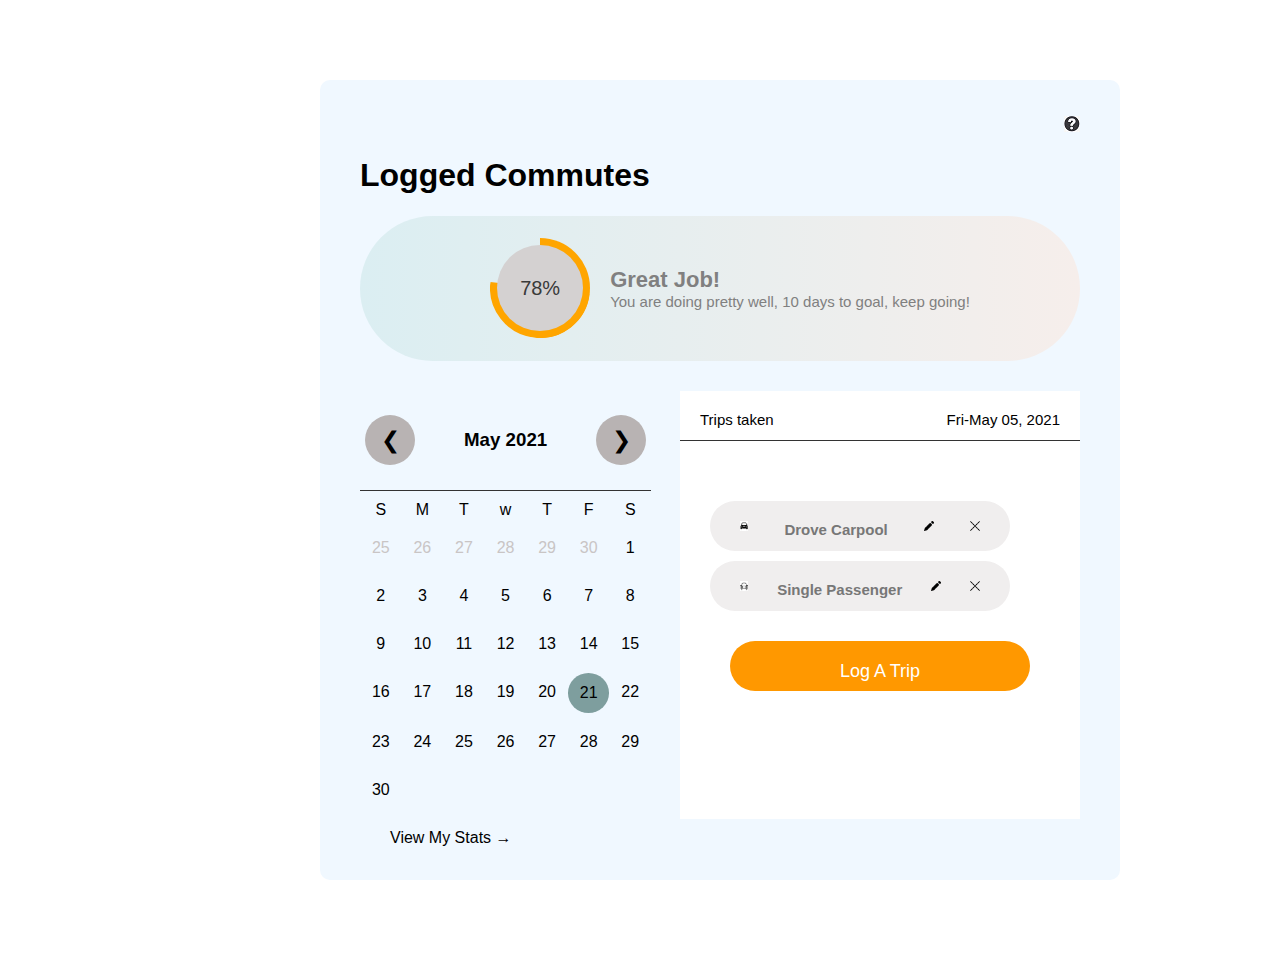
==== index.html @ e8f1eeff "final commit" ====
<!DOCTYPE html>
<html lang="en">
  <head>
    <meta charset="UTF-8" />
    <meta name="viewport" content="width=device-width, initial-scale=1.0" />
    <!-- include style.css -->
    <link rel="stylesheet" href="style.css" />
    <title>html-test-By-Mukta</title>
  </head>
  <body>
    <div class="container">
      <section class="calender">
        <p style="text-align: right; background-color: aliceblue">
          <img src="ques.png" alt="" />
        </p>
        <h1>Logged Commutes</h1>
        <div class="cal_head flex-container">
          <div class="lft_col">
            <div class="progress-circle over50 p77">
              <span>78%</span>
              <div class="left-half-clipper">
                <div class="first50-bar"></div>
                <div class="value-bar"></div>
              </div>
            </div>
          </div>
          <div class="rgt_col">
            <h3>Great Job!</h3>
            <p>
              You are doing pretty well, 10 days to goal, keep going!
            </p>
          </div>
        </div>

        <div class="main_cal">
          <div class="lft_col_main">
            <div class="month">
              <div class = "prev">
                <span>&#10094</span>
              </div>
            <div>           
            <h3>May 2021</h3>
            </div>
            <div class = "next">
              <span>&#10095</span>
            </div>
        </div>
           
        <div class="weekdays">
          <div>S</div>
          <div>M</div>
          <div>T</div>
          <div>w</div>
          <div>T</div>
          <div>F</div>
          <div>S</div>
        </div>
        <div class="days">
          <div class="pre_month">25</div>
          <div class="pre_month">26</div>
          <div class="pre_month">27</div>
          <div class="pre_month">28</div>
          <div class="pre_month">29</div>
          <div class="pre_month">30</div>
          <div>1</div>
          <div>2</div>
          <div>3</div>
          <div>4</div>
          <div>5</div>
          <div>6</div>
          <div>7</div>
          <div>8</div>
          <div>9</div>
          <div>10</div>
          <div>11</div>
          <div>12</div>
          <div>13</div>
          <div>14</div>
          <div>15</div>
          <div>16</div>
          <div>17</div>
          <div>18</div>
          <div>19</div>
          <div>20</div>
          <div class="today">21</div>
          <div>22</div>
          <div>23</div>
          <div>24</div>
          <div>25</div>
          <div>26</div>
          <div>27</div>
          <div>28</div>
          <div>29</div>
          <div>30</div>
        </div>
      </div>

          <div class="rgt_col_main">
            <div class="flx-cont">
              <p style="font-size: 15px;">Trips taken</p>
              <p style="font-size: 15px;">Fri-May 05, 2021</p>
            </div>

            <div class="car">
              <img src="car1.png" alt="" />
              <strong>Drove Carpool</strong>
              <img src="pencil.png" alt="" />
              <img src="cancel.png" alt="" />
            </div>

            <div class="passen">
              <img src="car2.png" alt="" />
              <strong>Single Passenger</strong>
              <img src="pencil.png" alt="" />
              <img src="cancel.png" alt="" />
            </div>

            <button class="mn_btn">Log A Trip</button>
          </div>
        </div>
        <div class="view" style="padding: 10px 0 0 30px">
          View My Stats &#8594;
        </div>
      </section>
    </div>
  </body>
</html>
---- style.css ----
body {
  margin: 0;
  padding: 0;
  font-family: Verdana, sans-serif;
}
* {
  box-sizing: border-box;
}
.container {
  max-width: 50%;
  margin: 0 auto;
  box-shadow: 0px, 0px, 15px, 3px;
}
.calender {
  margin: 5em 0;
  width: 800px;
  height: 800px;
  /* background-color: #c3c3c3;  */
  background-color: aliceblue;
  border-radius: 10px;
  padding: 20px 40px;
  box-sizing: border-box;
}
.cal_head {
  display: flex;
  flex-direction: row;
  background-image: linear-gradient(to right, #dbeef2, #f6eeeb);
  border-radius: 80px;
  height: 145px;
  align-items: center;
  justify-content: center;
}

.rgt_col h3 {
  font-size: 22px;
  padding: 0;
  margin: 0;
  color: grey;
}

.rgt_col p {
  font-size: 15px;
  padding: 0;
  margin: 0;
  color: grey;
}

.main_cal {
  margin-top: 30px;
  display: flex;
  flex-direction: row;
}

.flx-cont {
  padding: 5px 20px;
  display: flex;
  flex-direction: row;
  height: 50px;
  justify-content: space-between;
  border-bottom: 1px solid #333;
}

.lft_col_main {
  flex-basis: 48%;
}

.rgt_col_main {
  flex-basis: 48%;
  /*align-items: flex-end;
    height: 200px;*/
  background-color: #fff;
  margin-left: 4%;
}

.car {
  margin: 60px 20px 10px 30px;
  display: flex;
  flex-direction: row;
  justify-content: space-between;
  background-color: #f0eeee;
  color: #777;
  border-radius: 50px;
  padding: 20px 30px;
  font-size: 15px;
  width: 300px;
  height: 50px;
}

.passen {
  margin: 10px 20px 30px 30px;
  display: flex;
  flex-direction: row;
  justify-content: space-between;
  background-color: #f0eeee;
  color: #777;
  border-radius: 50px;
  font-size: 15px;
  padding: 20px 30px;
  width: 300px;
  height: 50px;
}

.mn_btn {
  margin: 0 50px;
  text-align: center;
  padding: 20px 10px;
  /* padding-top: 30; */
  border-radius: 70px;
  background-color: #ffa500;
  color: #fff;
  font-size: 18px;
  border: none;
  text-align: center;
  display: inline-block;
  cursor: pointer;
  background-color: #ff9800;
  border-radius: 70px;
  width: 300px;
  height: 50px;
}

/*calendar*/

.month {
  display: flex;
  justify-content: space-between;
  text-align: center;
  align-items: center;
  width: 100%;
  padding: 10px 5px;
  height: 100px;
  /* background-color: rgb(240, 243, 238); */
  margin-bottom: auto;
  border-bottom: 1px solid #333;
}
.weekdays {
  display: flex;
  justify-content: space-between;
  text-align: center;
  padding: 10px 0px;
}
.weekdays div {
  width: 14.28%;
  text-align: center;
}
.days {
  display: flex;
  flex-wrap: wrap;
  text-align: center;
}
.days div {
  width: 14.28%;
  margin-bottom: 10px;
  padding: 10px 0px;
  transition: all 0.2s;
}
.days div:hover {
  background-color: #dfe6e9;
  cursor: pointer;
}
.today {
  background-color: #7e9e9e;
  width: 40px;
  height: 40px;
  border-radius: 120%;
  display: flex;
  justify-content: center;
  align-items: center;
}
.pre_month {
  color: rgb(201, 197, 197);
}

.prev,
.next {
  display: flex;
  justify-content: center;
  align-items: center;
  width: 50px;
  height: 50px;
  font-size: 23px;
  background-color: rgb(184, 179, 179);
  border-radius: 50%;
  transition: all 0.2s;
}
.prev:hover,
.next:hover {
  background-color: rgb(70, 69, 69);
  cursor: pointer;
}

/* progress-circle */
.progress-circle {
  font-size: 20px;
  margin: 20px;
  position: relative; /* so that children can be absolutely positioned */
  padding: 0;
  width: 5em;
  height: 5em;
  border-radius: 50%;
  line-height: 5em;
}

.progress-circle:after {
  border: none;
  position: absolute;
  top: 0.35em;
  left: 0.35em;
  text-align: center;
  display: block;
  border-radius: 50%;
  width: 4.3em;
  height: 4.3em;
  background-color: rgb(212, 209, 209);
  content: " ";
}

.progress-circle span {
  position: absolute;
  line-height: 5em;
  width: 5em;
  text-align: center;
  font-size: 20px;
  display: block;
  color: #393a3a;
  z-index: 2;
}
.left-half-clipper {
  /* a round circle */
  border-radius: 50%;
  width: 5em;
  height: 5em;
  position: absolute; /* needed for clipping */
  clip: rect(0, 5em, 5em, 2.5em); /* clips the whole left half*/
}
/* when p>50, don't clip left half*/
.progress-circle.over50 .left-half-clipper {
  clip: rect(auto, auto, auto, auto);
}
.value-bar {
  /*This is an overlayed square, that is made round with the border radius,
   then it is cut to display only the left half, then rotated clockwise
   to escape the outer clipping path.*/
  position: absolute; /*needed for clipping*/
  clip: rect(0, 2.5em, 5em, 0);
  width: 5em;
  height: 5em;
  border-radius: 50%;
  border: 0.45em solid #ffa500; /*The border is 0.35 but making it larger removes visual artifacts */
  /*background-color: #4D642D;*/ /* for debug */
  box-sizing: border-box;
}
/* Progress bar filling the whole right half for values above 50% */
.progress-circle.over50 .first50-bar {
  /*Progress bar for the first 50%, filling the whole right half*/
  position: absolute; /*needed for clipping*/
  clip: rect(0, 5em, 5em, 2.5em);
  background-color: #ffa500;
  border-radius: 50%;
  width: 5em;
  height: 5em;
}
.progress-circle:not(.over50) .first50-bar {
  display: none;
}

.progress-circle.p77 .value-bar {
  transform: rotate(277deg);
}
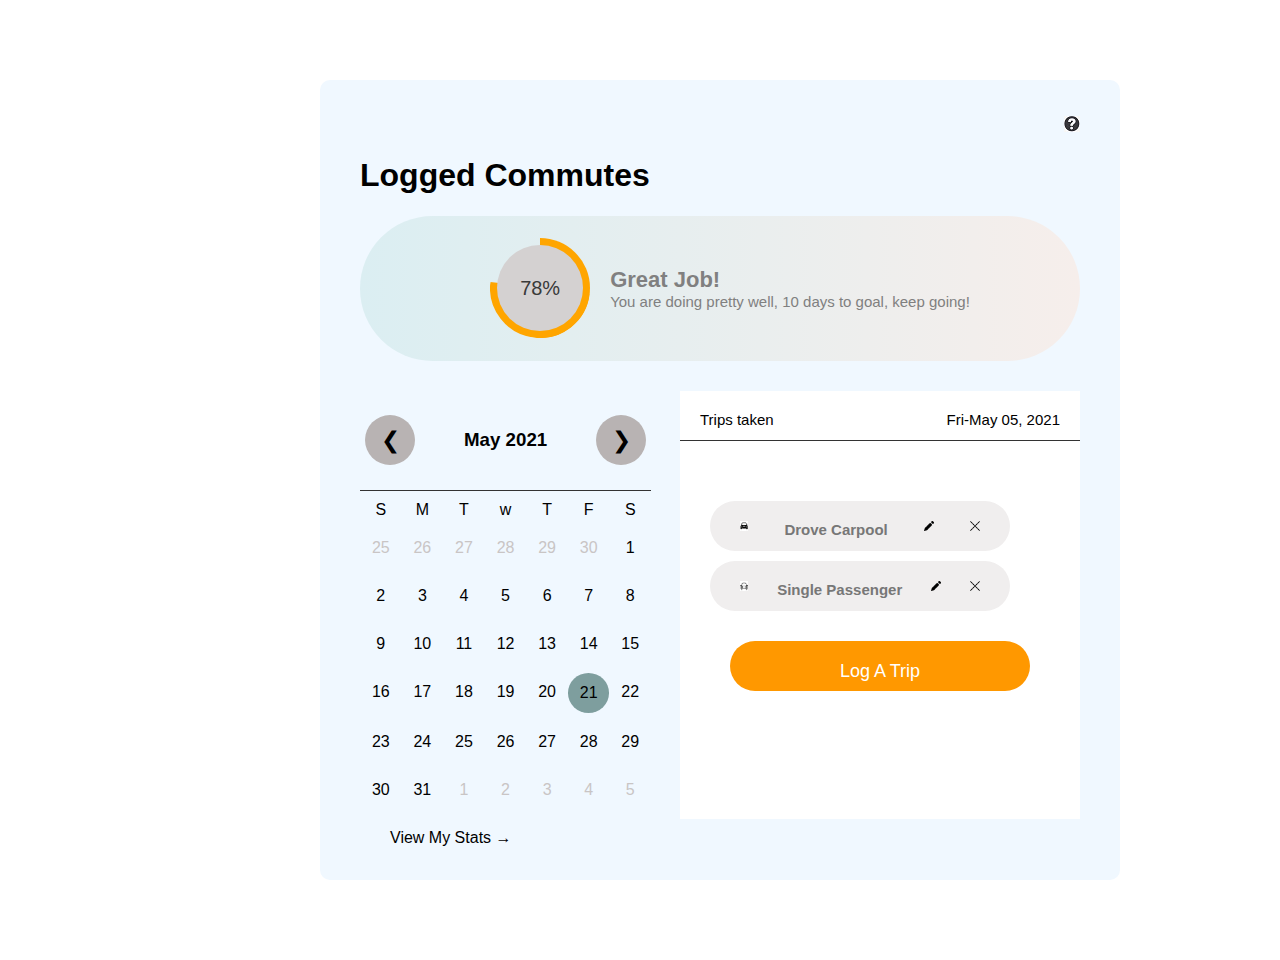
==== commit e4ac47dd: "final commit-add dates for next months" ====
--- a/index.html
+++ b/index.html
@@ -92,6 +92,12 @@
           <div>28</div>
           <div>29</div>
           <div>30</div>
+          <div>31</div>
+          <div class="post_month">1</div>
+          <div class="post_month">2</div>
+          <div class="post_month">3</div>
+          <div class="post_month">4</div>
+          <div class="post_month">5</div>
         </div>
       </div>
 
--- a/style.css
+++ b/style.css
@@ -167,7 +167,8 @@
   justify-content: center;
   align-items: center;
 }
-.pre_month {
+.pre_month,
+.post_month {
   color: rgb(201, 197, 197);
 }
 
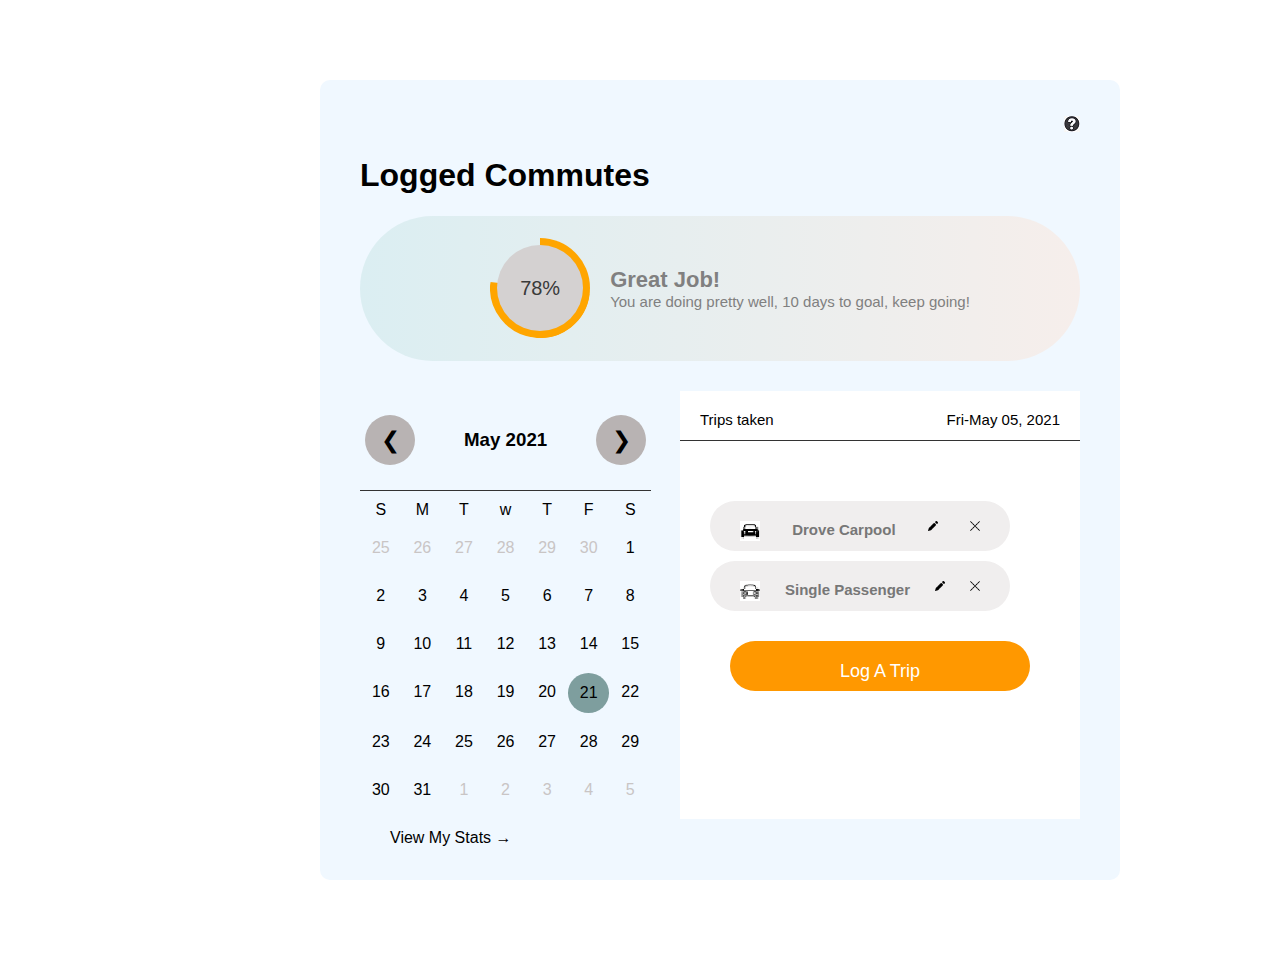
==== commit 16955e62: "final commit - increased car image size" ====
--- a/index.html
+++ b/index.html
@@ -108,14 +108,16 @@
             </div>
 
             <div class="car">
-              <img src="car1.png" alt="" />
+              <img src="car1.png" alt="" width="20" 
+              height="20"/>
               <strong>Drove Carpool</strong>
               <img src="pencil.png" alt="" />
               <img src="cancel.png" alt="" />
             </div>
 
             <div class="passen">
-              <img src="car2.png" alt="" />
+              <img src="car2.png" alt="" width="20" 
+              height="20"/>
               <strong>Single Passenger</strong>
               <img src="pencil.png" alt="" />
               <img src="cancel.png" alt="" />
